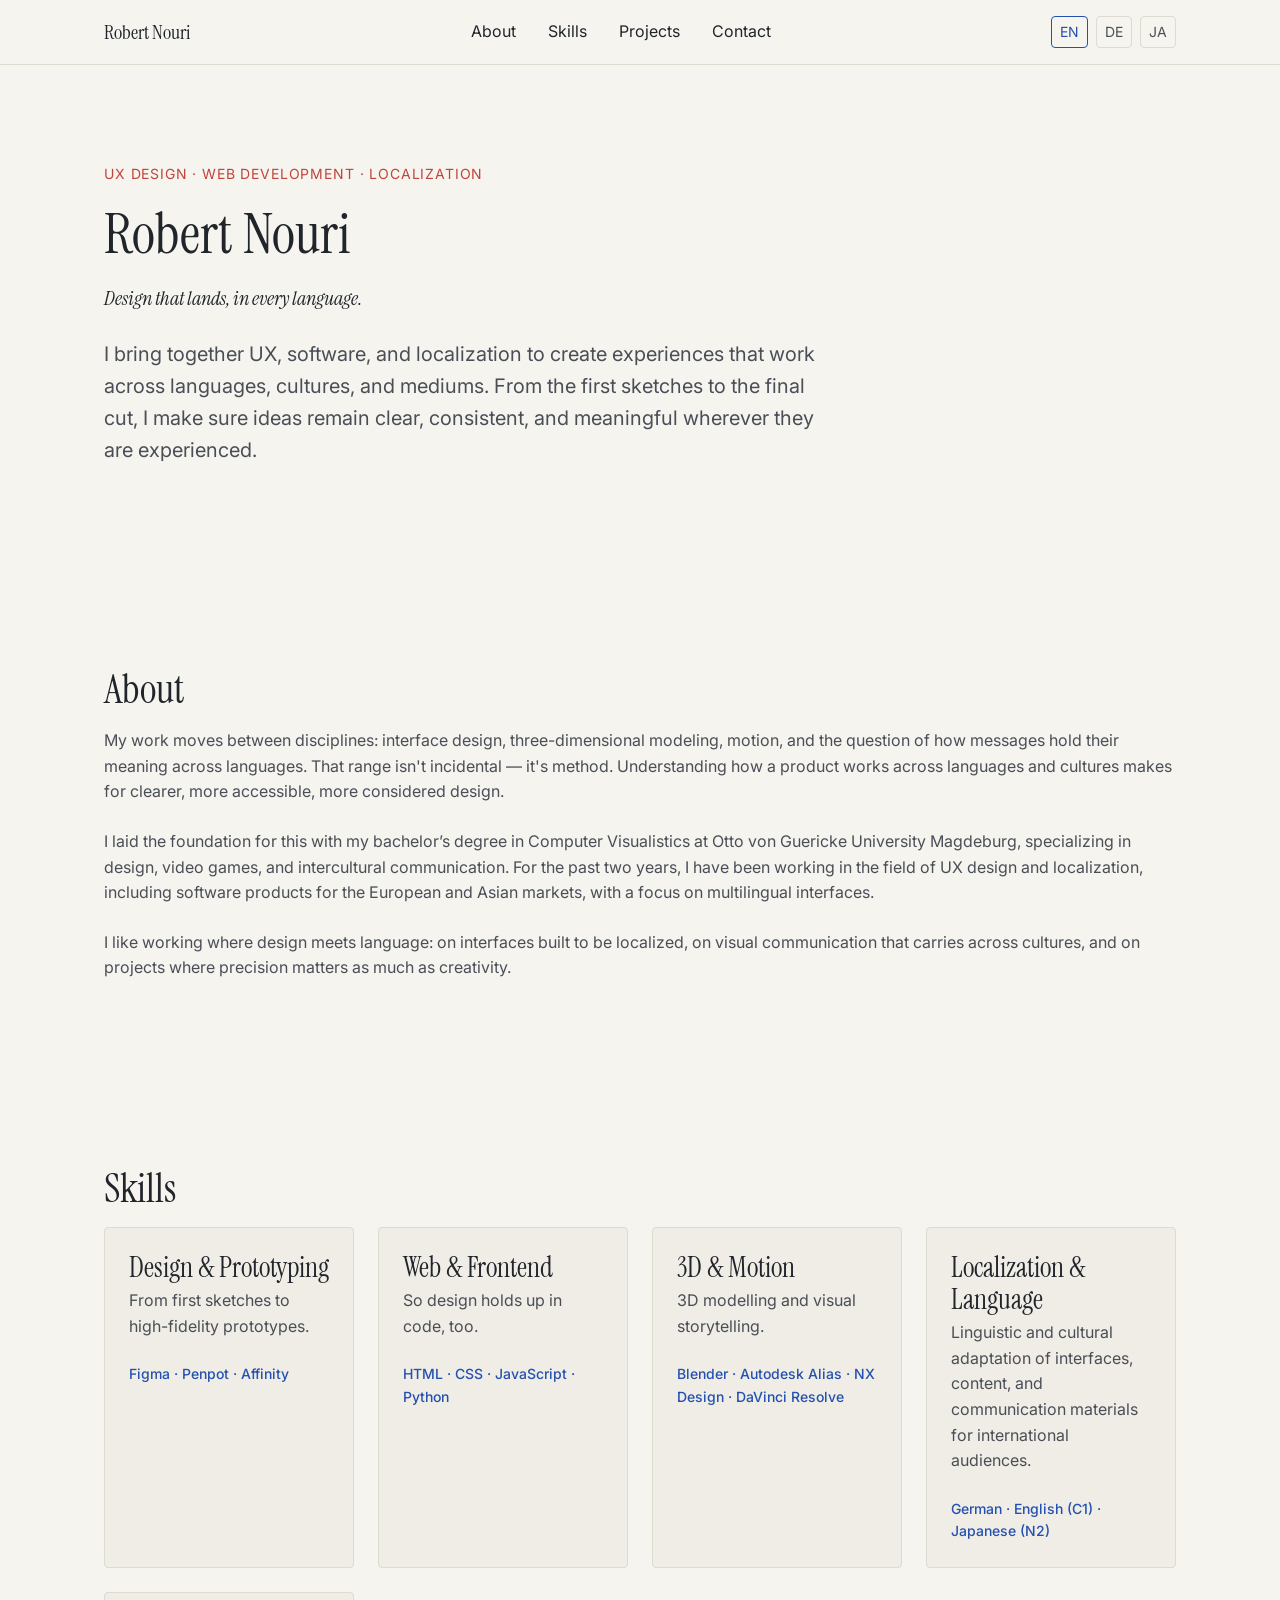
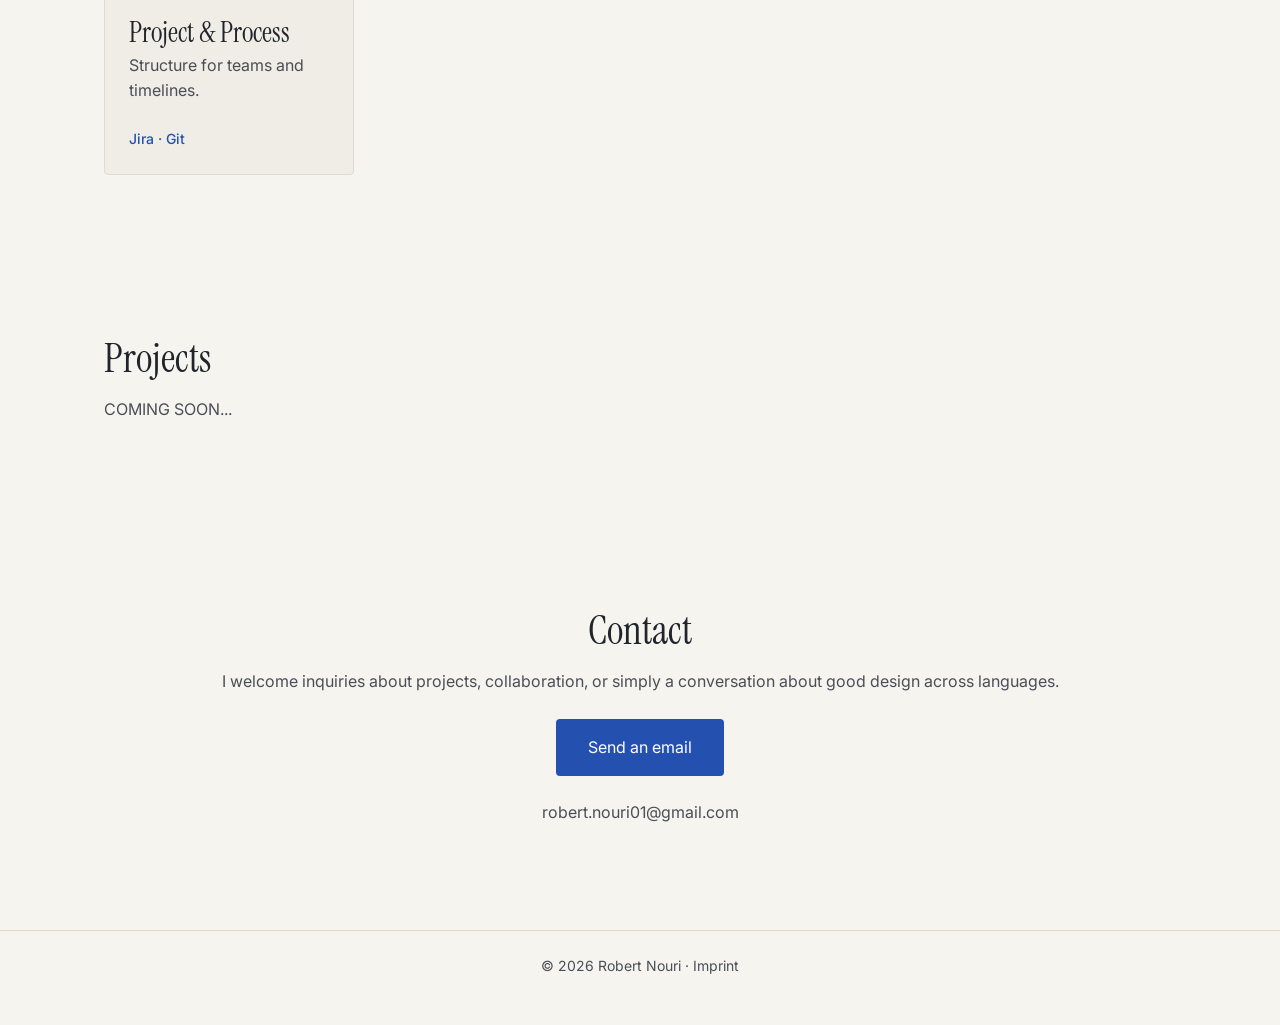
==== en/index.html @ 87206222 "Initial commit" ====
<!DOCTYPE html>
<html lang="en">
<head>
  <meta charset="UTF-8">
  <meta name="viewport" content="width=device-width, initial-scale=1.0">
  <title>Robert Nouri — Web Development · UX Design · Localization</title>
  <meta name="description" content="UX designer and localization expert — portfolio.">

  <link rel="alternate" hreflang="de" href="https://yourdomain.com/de/">
  <link rel="alternate" hreflang="en" href="https://yourdomain.com/en/">
  <link rel="alternate" hreflang="ja" href="https://yourdomain.com/ja/">

  <link rel="icon" href="../assets/favicon.ico">

  <link rel="preconnect" href="https://fonts.googleapis.com">
  <link rel="preconnect" href="https://fonts.gstatic.com" crossorigin>
  <link href="https://fonts.googleapis.com/css2?family=Instrument+Serif:ital@0;1&family=Inter:wght@400;500;600&family=Zen+Old+Mincho&family=Noto+Sans+JP:wght@400;500&display=swap" rel="stylesheet">

  <link rel="stylesheet" href="../css/style.css">
</head>
<body>

  <header class="site-header">
    <nav class="nav container">
      <a href="index.html" class="nav__logo">Robert Nouri</a>
      <ul class="nav__links">
        <li><a href="index.html#about">About</a></li>
        <li><a href="index.html#skills">Skills</a></li>
        <li><a href="index.html#projects">Projects</a></li>
        <li><a href="index.html#contact">Contact</a></li>
      </ul>
      <div class="lang-switch">
        <a href="index.html" aria-current="true">EN</a>
        <a href="../de/index.html">DE</a>
        <a href="../ja/index.html">JA</a>
      </div>
    </nav>
  </header>

  <main>
    <section class="hero container">
      <span class="eyebrow">UX Design · Web Development · Localization</span>
      <h1>Robert Nouri</h1>
      <p class="lead">Design that lands, in every language.</p>
      <p>I bring together UX, software, and localization to create experiences that work across languages, cultures, and mediums. From the first sketches to the final cut, I make sure ideas remain clear, consistent, and meaningful wherever they are experienced.</p>
    </section>

    <section id="about" class="container">
      <h2>About</h2>
      <p>My work moves between disciplines: interface design, three-dimensional modeling, motion, and the question of how messages hold their meaning across languages. That range isn't incidental — it's method. Understanding how a product works across languages and cultures makes for clearer, more accessible, more considered design.</p>
      <p>I laid the foundation for this with my bachelor’s degree in Computer Visualistics at Otto von Guericke University Magdeburg, specializing in design, video games, and intercultural communication. For the past two years, I have been working in the field of UX design and localization, including software products for the European and Asian markets, with a focus on multilingual interfaces.</p>
      <p>I like working where design meets language: on interfaces built to be localized, on visual communication that carries across cultures, and on projects where precision matters as much as creativity.</p>
    </section>

    <section id="skills" class="container">
      <h2>Skills</h2>
      <div class="skills-grid">
        <div class="skill-card">
          <h3>Design & Prototyping</h3>
          <p>From first sketches to high-fidelity prototypes.</p>
          <p class="skill-tools">Figma · Penpot · Affinity</p>
        </div>
        <div class="skill-card">
          <h3>Web & Frontend</h3>
          <p>So design holds up in code, too.</p>
          <p class="skill-tools">HTML · CSS · JavaScript · Python</p>
        </div>
        <div class="skill-card">
          <h3>3D & Motion</h3>
          <p>3D modelling and visual storytelling.</p>
          <p class="skill-tools">Blender · Autodesk Alias · NX Design · DaVinci Resolve</p>
        </div>
        <div class="skill-card">
          <h3>Localization & Language</h3>
          <p>Linguistic and cultural adaptation of interfaces, content, and communication materials for international audiences.</p>
          <p class="skill-tools">German · English (C1) · Japanese (N2)</p>
        </div>
        <div class="skill-card">
          <h3>Project & Process</h3>
          <p>Structure for teams and timelines.</p>
          <p class="skill-tools">Jira · Git</p>
        </div>
      </div>
    </section>

    <section id="projects" class="container">
      <h2>Projects</h2>
      <p>COMING SOON...</p>
    </section>

    <section id="contact" class="container contact">
      <h2>Contact</h2>
      <p>I welcome inquiries about projects, collaboration, or simply a conversation about good design across languages.</p>
      <a class="button" href="mailto:robert.nouri01@gmail.com">Send an email</a>
      <p></p>
      <p>robert.nouri01@gmail.com</p>
    </section>
  </main>

  <footer class="site-footer">
    <p>&copy; 2026 Robert Nouri · <a href="../impressum.html">Imprint</a></p>
  </footer>

  <script src="../js/script.js"></script>
</body>
</html>
---- css/style.css ----
/* ==========================================================================
   Design Tokens
   ========================================================================== */
:root {
  /* Farben – Airmail/Korrespondenz-Palette */
  --color-bg: #F6F4EF;
  --color-surface: #EFEDE5;
  --color-ink: #20242B;
  --color-ink-muted: #4A4E57;
  --color-accent-blue: #2451B0;
  --color-accent-red: #C1443A;
  --color-neutral: #9B9B93;
  --color-border: #DDDACF;

  /* Typografie */
  --font-display: "Instrument Serif", "Zen Old Mincho", serif;
  --font-body: "Inter", "Noto Sans JP", -apple-system, sans-serif;

  /* Type Scale */
  --text-xs: 0.75rem;
  --text-sm: 0.875rem;
  --text-base: 1rem;
  --text-lg: 1.25rem;
  --text-xl: 1.75rem;
  --text-2xl: 2.5rem;
  --text-3xl: 3.5rem;

  /* 8px Spacing-System */
  --space-1: 8px;
  --space-2: 16px;
  --space-3: 24px;
  --space-4: 32px;
  --space-5: 40px;
  --space-6: 48px;
  --space-7: 64px;
  --space-8: 80px;
  --space-9: 96px;

  /* Layout */
  --content-max: 1120px;
  --radius: 4px;
  --transition: 200ms ease;
}

/* ==========================================================================
   Reset
   ========================================================================== */
*, *::before, *::after { box-sizing: border-box; }
html { scroll-behavior: smooth; }
body {
  margin: 0;
  background: var(--color-bg);
  color: var(--color-ink);
  font-family: var(--font-body);
  font-size: var(--text-base);
  line-height: 1.6;
  -webkit-font-smoothing: antialiased;
}
img { max-width: 100%; display: block; }
a { color: inherit; text-decoration: none; }
ul { list-style: none; margin: 0; padding: 0; }

/* Reduced motion respektieren */
@media (prefers-reduced-motion: reduce) {
  *, *::before, *::after {
    animation-duration: 0.01ms !important;
    animation-iteration-count: 1 !important;
    transition-duration: 0.01ms !important;
    scroll-behavior: auto !important;
  }
}

/* ==========================================================================
   Typografie
   ========================================================================== */
h1, h2, h3, .display {
  font-family: var(--font-display);
  font-weight: 500;
  line-height: 1.15;
  margin: 0 0 var(--space-2);
  color: var(--color-ink);
}
h1 { font-size: var(--text-3xl); }
h2 { font-size: var(--text-2xl); }
h3 { font-size: var(--text-xl); }
p { margin: 0 0 var(--space-3); color: var(--color-ink-muted); }

/* Japanisch braucht mehr Zeilenhöhe und leicht mehr Buchstabenabstand */

html[lang="ja"] body {
  line-height: 1.9;
  letter-spacing: 0.02em;
}
html[lang="ja"] h1, html[lang="ja"] h2, html[lang="ja"] h3 {
  line-height: 1.5;
}



/*
Anpassung der Skalierung nachdem man Japanisch auswählt

html[lang="ja"] {
  font-size: 95%; /* entspricht ca. 15px statt 16px Basis 
}
html[lang="ja"] body {
  line-height: 1.75;
  letter-spacing: 0.02em;
}
html[lang="ja"] h1, html[lang="ja"] h2, html[lang="ja"] h3 {
  line-height: 1.5;
}
*/




/* ==========================================================================
   Layout / Utility
   ========================================================================== */
.container {
  max-width: var(--content-max);
  margin-inline: auto;
  padding-inline: var(--space-3);
}
section { padding-block: var(--space-8); }

/* ==========================================================================
   Header / Navigation
   ========================================================================== */
.site-header {
  position: sticky;
  top: 0;
  z-index: 10;
  background: rgba(246, 244, 239, 0.9);
  backdrop-filter: blur(6px);
  border-bottom: 1px solid var(--color-border);
}
.nav {
  display: flex;
  align-items: center;
  justify-content: space-between;
  padding-block: var(--space-2);
}
.nav__logo {
  font-family: var(--font-display);
  font-size: var(--text-lg);
}
.nav__links {
  display: flex;
  gap: var(--space-4);
}
.nav__links a {
  position: relative;
  padding-block: var(--space-1);
}
.nav__links a::after {
  content: "";
  position: absolute;
  left: 0; right: 0; bottom: 0;
  height: 2px;
  background: var(--color-accent-red);
  transform: scaleX(0);
  transform-origin: left;
  transition: transform var(--transition);
}
.nav__links a:hover::after,
.nav__links a:focus-visible::after {
  transform: scaleX(1);
}

/* Sprachumschalter */
.lang-switch {
  display: flex;
  gap: var(--space-1);
  font-size: var(--text-sm);
}
.lang-switch a {
  padding: 4px 8px;
  border: 1px solid var(--color-border);
  border-radius: var(--radius);
  color: var(--color-ink-muted);
  transition: border-color var(--transition), color var(--transition);
}
.lang-switch a[aria-current="true"] {
  border-color: var(--color-accent-blue);
  color: var(--color-accent-blue);
}
.lang-switch a:hover { border-color: var(--color-accent-blue); }

/* ==========================================================================
   Hero
   ========================================================================== */
.hero {
  padding-block: var(--space-9);
}
.hero .eyebrow {
  display: inline-block;
  font-size: var(--text-sm);
  color: var(--color-accent-red);
  letter-spacing: 0.06em;
  text-transform: uppercase;
  margin-bottom: var(--space-2);
}
.hero h1 { max-width: 56ch; }
.hero p { max-width: 56ch; font-size: var(--text-lg); }  /*langer Anfangstext */

/* ==========================================================================
   Skills
   ========================================================================== */
.skills-grid {
  display: grid;
  grid-template-columns: repeat(auto-fit, minmax(220px, 1fr));
  gap: var(--space-3);
}
.skill-card {
  background: var(--color-surface);
  border: 1px solid var(--color-border);
  border-radius: var(--radius);
  padding: var(--space-3);
  transition: transform var(--transition), border-color var(--transition);
}
.skill-card:hover {
  transform: translateY(-2px);
  border-color: var(--color-accent-blue);
}
.skill-card h3 { margin-bottom: 4px; }
.skill-tools {
  font-size: var(--text-sm);
  color: var(--color-accent-blue);
  font-weight: 500;
  margin: 0;
}

/* Hero-Lead */
.lead {
  font-family: var(--font-display);
  font-size: var(--text-xl);
  font-style: italic;
  color: var(--color-ink);
  max-width: 40ch;
  margin-bottom: var(--space-3);
}
html[lang="ja"] .lead { font-style: normal; }

/* ==========================================================================
   Impressum / Legal
   ========================================================================== */
.legal-note {
  font-size: var(--text-sm);
  color: var(--color-neutral);
  border-left: 2px solid var(--color-border);
  padding-left: var(--space-2);
  margin-bottom: var(--space-5);
}
.legal dl {
  display: grid;
  grid-template-columns: max-content 1fr;
  gap: var(--space-1) var(--space-3);
  margin-bottom: var(--space-3);
}
.legal dt { font-weight: 600; color: var(--color-ink-muted); }
.legal dd { margin: 0; }
.legal hr {
  border: none;
  border-top: 1px solid var(--color-border);
  margin-block: var(--space-5);
}
.legal .placeholder { 
  color: var(--color-ink); 
}

.legalentry{
  display:grid;
  grid-template-columns: 120px 1fr;
  column-gap: 30px;
}

.legalentry dt, .legalentry dd{
  margin: 0;
}

.skill-card .tools {
  margin: 0 0 var(--space-2);
  font-size: var(--text-xs);
  letter-spacing: 0.04em;
  text-transform: uppercase;
  color: var(--color-accent-blue);
}
.skill-card p:last-child { margin-bottom: 0; }

/* ==========================================================================
   Kontakt
   ========================================================================== */
.contact { text-align: center; }
.button {
  display: inline-block;
  padding: var(--space-2) var(--space-4);
  background: var(--color-accent-blue);
  color: #fff;
  border-radius: var(--radius);
  transition: background var(--transition);
}
.button:hover { background: var(--color-ink); }

/* ==========================================================================
   Footer
   ========================================================================== */
.site-footer {
  border-top: 1px solid var(--color-border);
  padding-block: var(--space-3);
  text-align: center;
  font-size: var(--text-sm);
  color: var(--color-neutral);
}
.footer-inner {
  display: flex;
  flex-direction: column;
  align-items: center;
  gap: var(--space-1);
}
.footer-nav { display: flex; gap: var(--space-3); }
.footer-nav a:hover,
.footer-nav a:focus-visible { color: var(--color-accent-blue); }

/* ==========================================================================
   Legal-Seiten (Impressum)
   ========================================================================== */
.legal { max-width: 680px; }
.legal h2 { font-size: var(--text-lg); margin-top: var(--space-6); }
.legal address {
  font-style: normal;
  line-height: 1.8;
  margin-bottom: var(--space-3);
}
.legal .note {
  margin-top: var(--space-7);
  padding: var(--space-3);
  background: var(--color-surface);
  border-left: 3px solid var(--color-accent-red);
  border-radius: var(--radius);
  font-size: var(--text-sm);
  color: var(--color-ink-muted);
}

/* Markiert Stellen, die noch mit echten Daten gefüllt werden müssen */
.placeholder { color: var(--color-accent-red); }

/* ==========================================================================
   Responsive
   ========================================================================== */
@media (max-width: 720px) {
  :root {
    --text-3xl: 2.5rem;
    --text-2xl: 2rem;
  }
  .nav__links { display: none; } /* wird später per JS als Mobile-Menü ergänzt */
}
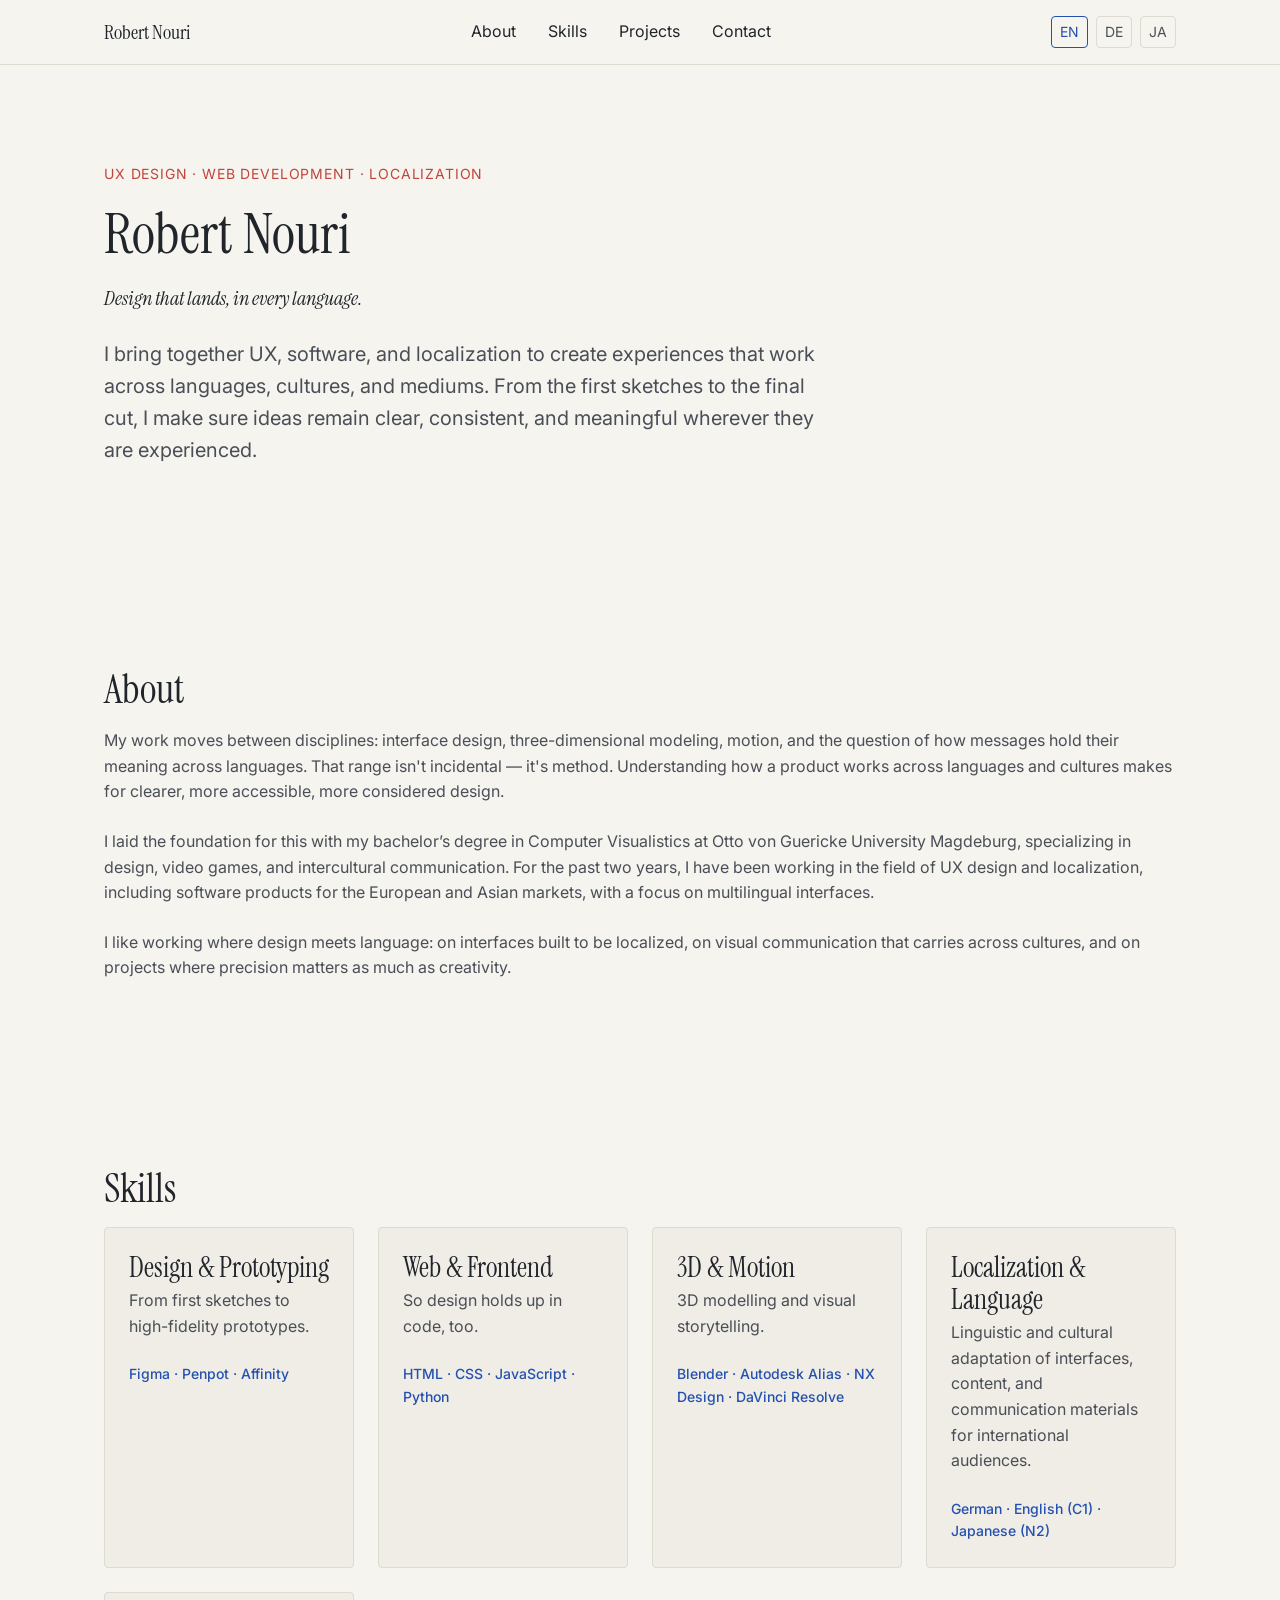
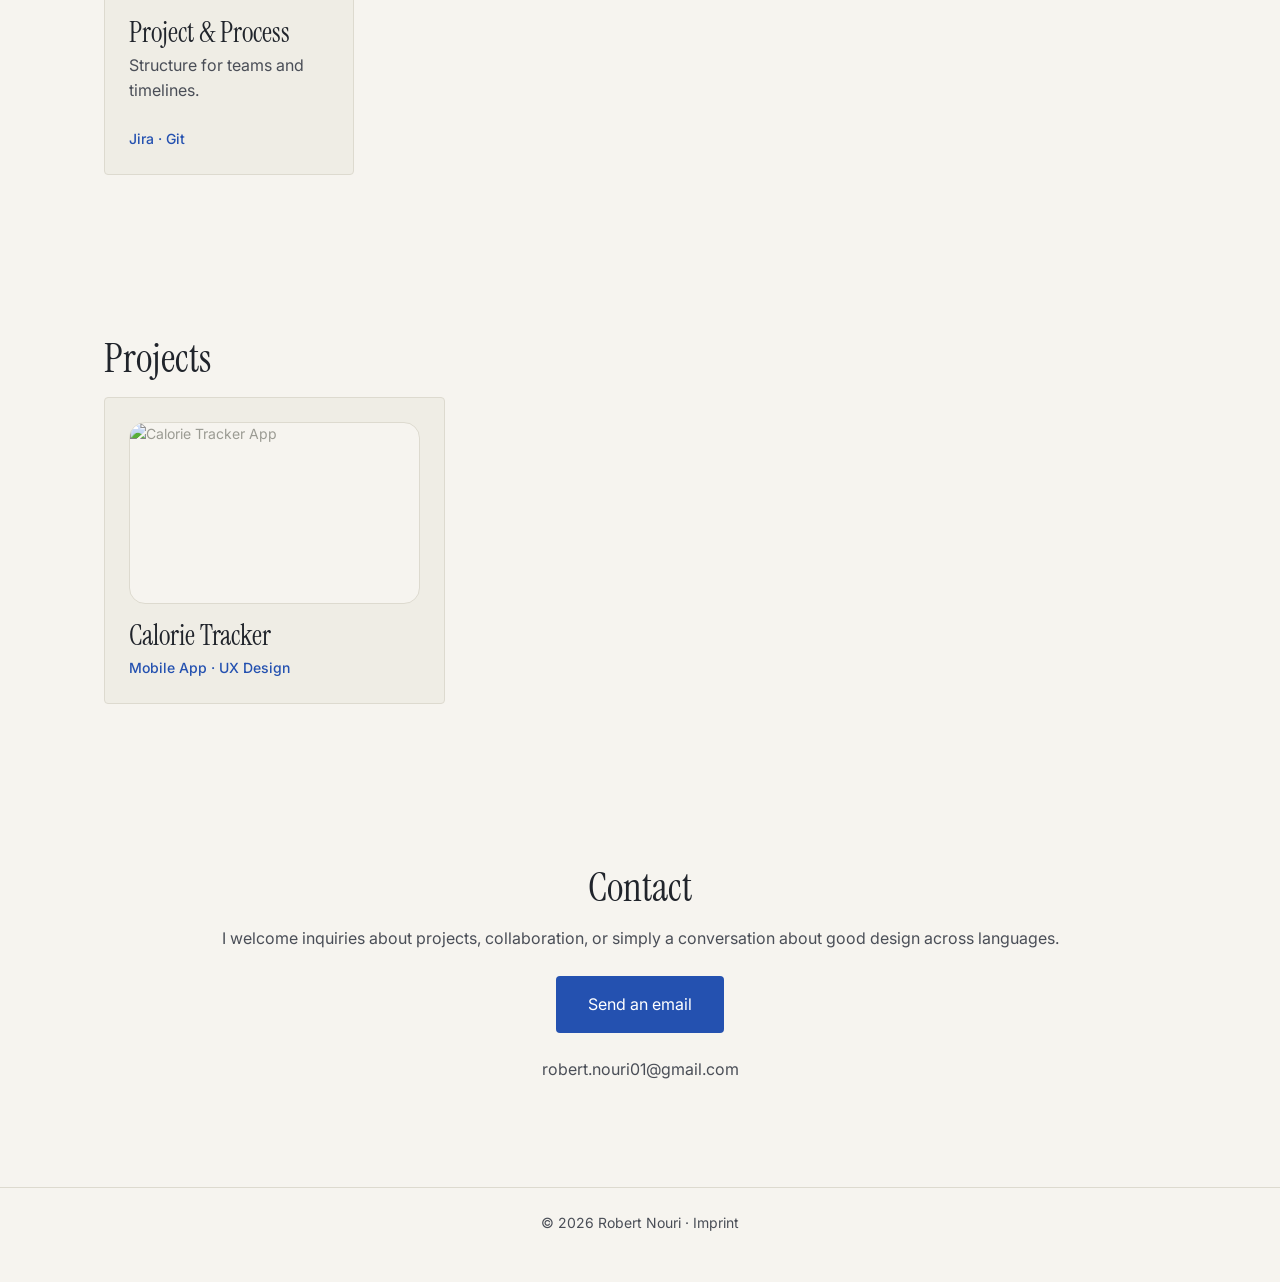
==== commit d4480dec: "added calorie app and back to top button" ====
--- a/en/index.html
+++ b/en/index.html
@@ -85,7 +85,15 @@
 
     <section id="projects" class="container">
       <h2>Projects</h2>
-      <p>COMING SOON...</p>
+      <div class="projects-grid">
+        <a class="project-card" href="calorie-tracker.html">
+          <div class="project-card__image" aria-hidden="true">
+            <img src="../assets/cover.png" alt="Calorie Tracker App">
+          </div>
+          <h3>Calorie Tracker</h3>
+          <p class="skill-tools">Mobile App · UX Design</p>
+        </a>
+      </div>
     </section>
 
     <section id="contact" class="container contact">
@@ -101,6 +109,12 @@
     <p>&copy; 2026 Robert Nouri · <a href="../impressum.html">Imprint</a></p>
   </footer>
 
+  <button type="button" class="back-to-top" aria-label="Back to top">
+    <svg aria-hidden="true" width="20" height="20" viewBox="0 0 24 24" fill="none"
+       stroke="currentColor" stroke-width="2" stroke-linecap="round" stroke-linejoin="round">
+      <path d="M12 19V5M5 12l7-7 7 7"/>
+    </svg>
+  </button>
   <script src="../js/script.js"></script>
 </body>
 </html>
--- a/css/style.css
+++ b/css/style.css
@@ -39,6 +39,7 @@
   /* Layout */
   --content-max: 1120px;
   --radius: 4px;
+  --radius-m3: 16px;
   --transition: 200ms ease;
 }
 
@@ -347,6 +348,108 @@
 .placeholder { color: var(--color-accent-red); }
 
 /* ==========================================================================
+   Projekte (Cards auf der Startseite)
+   ========================================================================== */
+.projects-grid {
+  display: grid;
+  grid-template-columns: repeat(auto-fill, minmax(280px, 1fr));
+  gap: var(--space-3);
+}
+.project-card {
+  display: block;
+  background: var(--color-surface);
+  border: 1px solid var(--color-border);
+  border-radius: var(--radius);
+  padding: var(--space-3);
+  transition: transform var(--transition), border-color var(--transition);
+}
+.project-card:hover,
+.project-card:focus-visible {
+  transform: translateY(-2px);
+  border-color: var(--color-accent-blue);
+}
+.project-card:focus-visible {
+  outline: 2px solid var(--color-accent-blue);
+  outline-offset: 2px;
+}
+.project-card h3 { margin-bottom: 4px; }
+
+/* Bild-Platzhalter in der Card – ersetzbar durch ein <img> */
+.project-card__image {
+  display: flex;
+  align-items: center;
+  justify-content: center;
+  aspect-ratio: 16 / 10;
+  margin-bottom: var(--space-2);
+  background: var(--color-bg);
+  border: 1px dashed var(--color-neutral);
+  border-radius: var(--radius-m3);
+  font-size: var(--text-sm);
+  color: var(--color-neutral);
+  overflow: hidden;
+}
+.project-card__image:has(img) { border: 1px solid var(--color-border); }
+.project-card__image img {
+  width: 100%;
+  height: 100%;
+  object-fit: cover;
+}
+
+/* ==========================================================================
+   Projektseite (z. B. calorie-tracker.html)
+   ========================================================================== */
+.hero.project-hero { padding-block: var(--space-8) var(--space-4); }
+.project-blocks { padding-top: var(--space-4); }
+
+.back-link {
+  display: block;
+  width: fit-content;
+  margin-bottom: var(--space-3);
+  font-size: var(--text-sm);
+  color: var(--color-ink-muted);
+  transition: color var(--transition);
+}
+.back-link:hover,
+.back-link:focus-visible { color: var(--color-accent-blue); }
+
+/* Text und Screen im Wechsel: ungerade Blöcke = Text links, gerade = Text rechts */
+.project-block {
+  display: grid;
+  grid-template-columns: 1fr 1fr;
+  align-items: center;
+  gap: var(--space-7);
+  padding-block: var(--space-6);
+}
+.project-block:nth-child(even) .project-block__media { order: -1; }
+.project-block__text h2 { font-size: var(--text-xl); }
+.project-block__text p:last-child { margin-bottom: 0; }
+
+/* Phone-Screen (Proportion 390 × 844) */
+.project-block__media {
+  width: 100%;
+  max-width: 280px;
+  margin: 0;
+  justify-self: center;
+}
+.project-block__media img {
+  width: 100%;
+  height: auto;
+  border: 1px solid var(--color-border);
+  border-radius: var(--radius);
+}
+.screen-placeholder {
+  display: flex;
+  align-items: center;
+  justify-content: center;
+  aspect-ratio: 390 / 844;
+  background: var(--color-surface);
+  border: 1px dashed var(--color-neutral);
+  border-radius: var(--radius);
+  font-size: var(--text-sm);
+  color: var(--color-neutral);
+}
+
+/* ==========================================================================
    Responsive
    ========================================================================== */
 @media (max-width: 720px) {
@@ -355,4 +458,44 @@
     --text-2xl: 2rem;
   }
   .nav__links { display: none; } /* wird später per JS als Mobile-Menü ergänzt */
-}
+
+  /* Projektseite: Screen und Text untereinander, Screen zuerst */
+  .project-block { grid-template-columns: 1fr; gap: var(--space-4); }
+  .project-block__media { order: -1; }
+}
+
+/* ==========================================================================
+   Zurück nach oben
+   ========================================================================== */
+.back-to-top {
+  position: fixed;
+  right: var(--space-3);
+  bottom: var(--space-3);
+  z-index: 20;
+  display: flex;
+  align-items: center;
+  justify-content: center;
+  width: 48px;
+  height: 48px;
+  padding: 0;
+  border: 0;
+  border-radius: var(--radius);
+  background: var(--color-accent-blue);
+  color: #fff;
+  cursor: pointer;
+  opacity: 0;
+  visibility: hidden;
+  transform: translateY(var(--space-1));
+  transition: opacity var(--transition), transform var(--transition),
+              background var(--transition), visibility var(--transition);
+}
+.back-to-top.is-visible {
+  opacity: 1;
+  visibility: visible;
+  transform: translateY(0);
+}
+.back-to-top:hover { background: var(--color-ink); }
+.back-to-top:focus-visible {
+  outline: 2px solid var(--color-accent-blue);
+  outline-offset: 2px;
+}
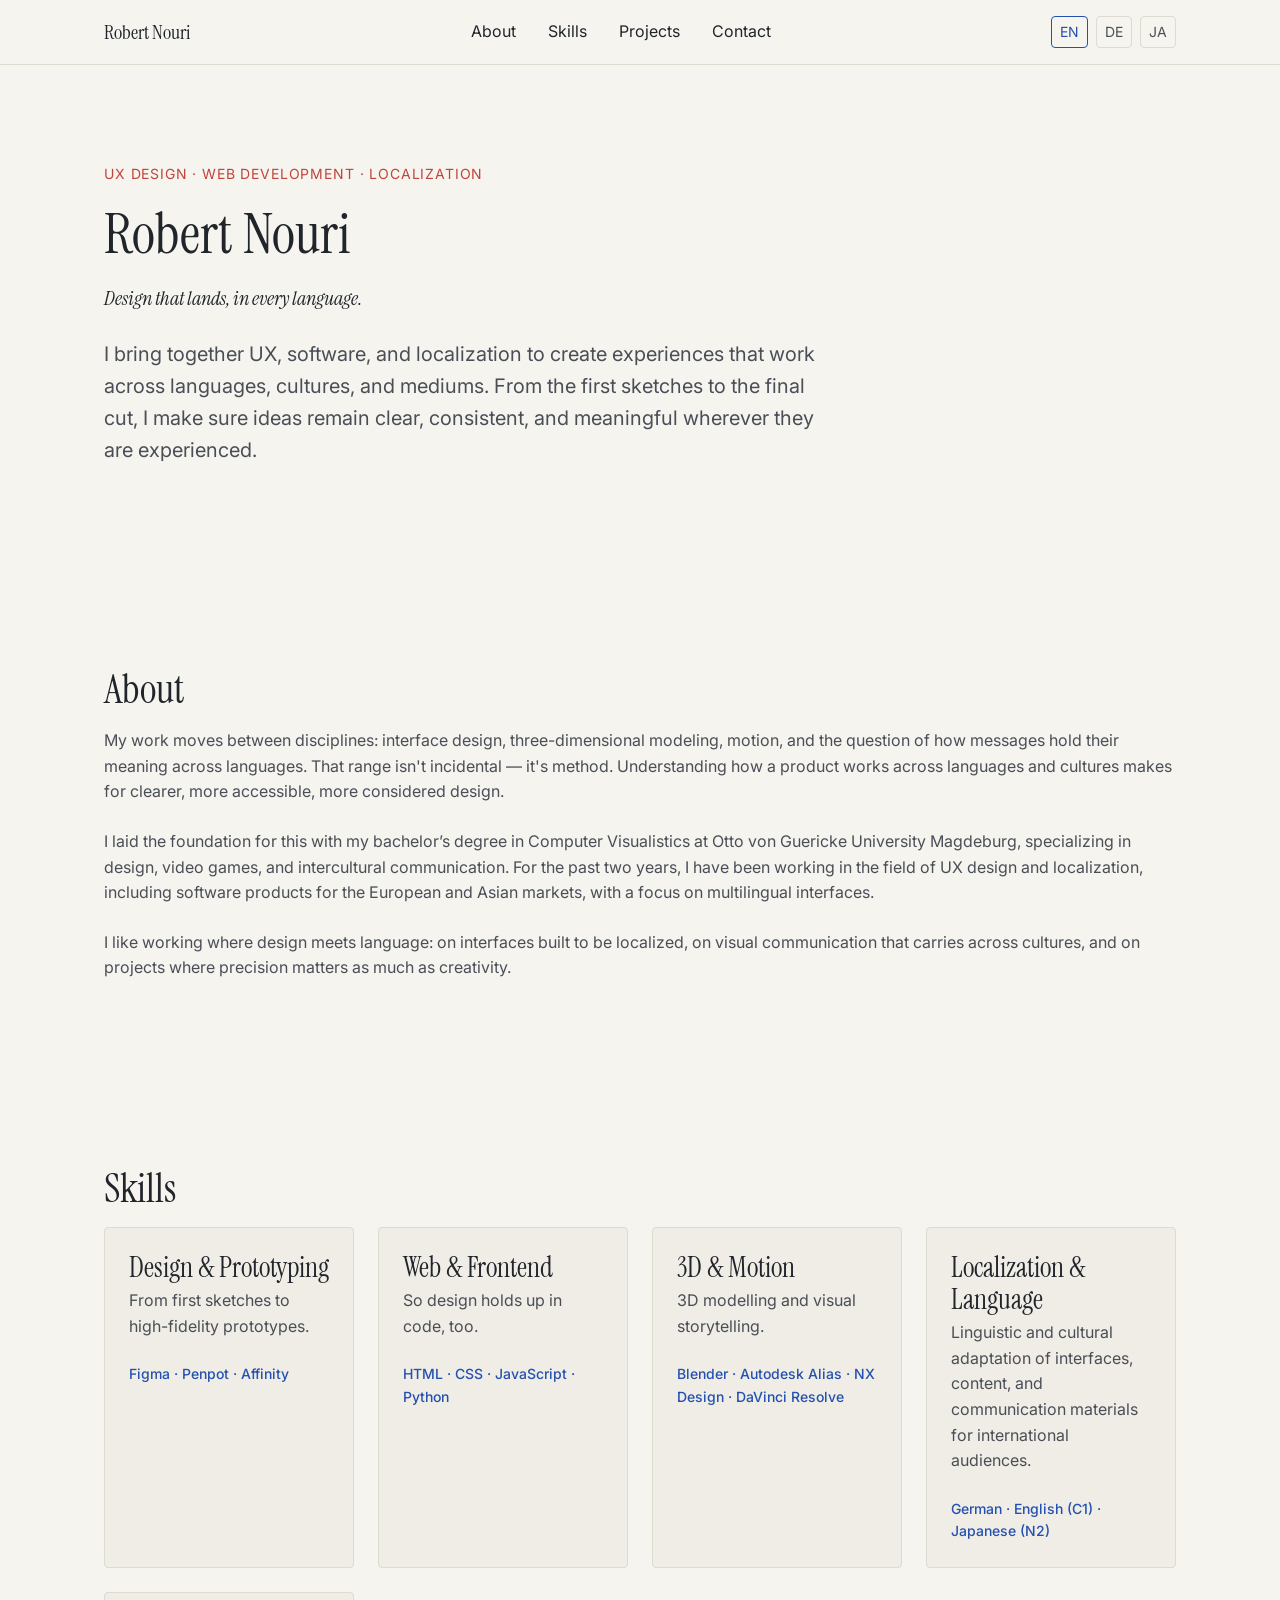
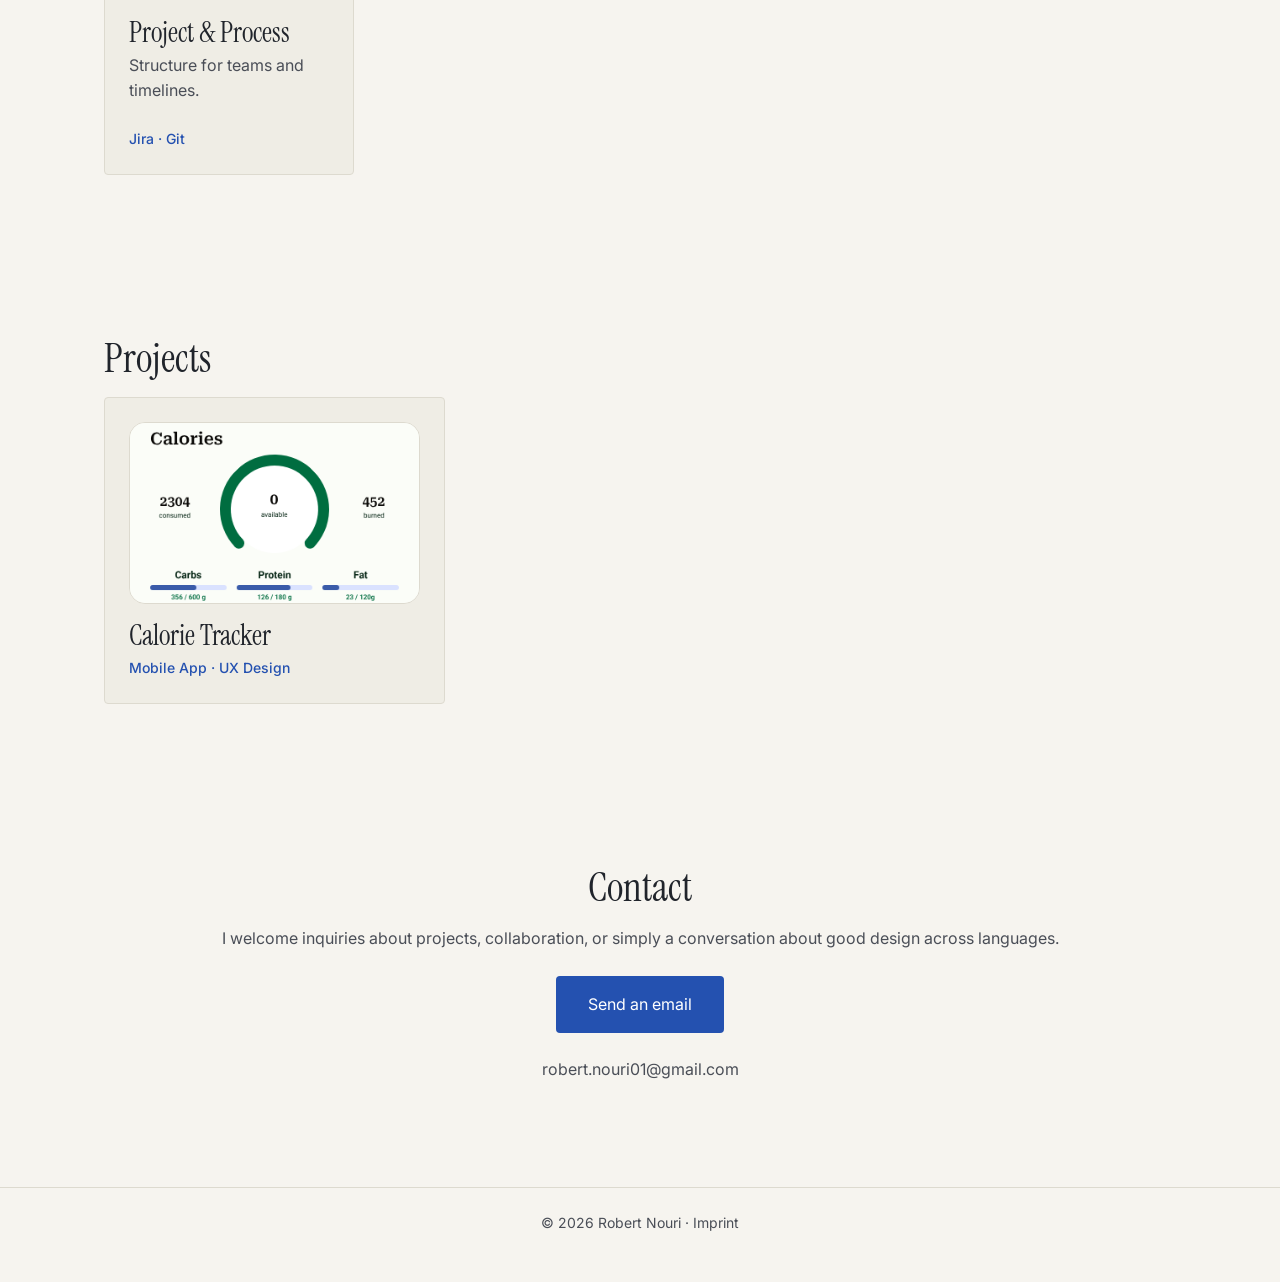
==== commit ed7a2da2: "typos" ====
--- a/en/index.html
+++ b/en/index.html
@@ -88,7 +88,7 @@
       <div class="projects-grid">
         <a class="project-card" href="calorie-tracker.html">
           <div class="project-card__image" aria-hidden="true">
-            <img src="../assets/cover.png" alt="Calorie Tracker App">
+            <img src="../assets/Cover.png" alt="Calorie Tracker App">
           </div>
           <h3>Calorie Tracker</h3>
           <p class="skill-tools">Mobile App · UX Design</p>
